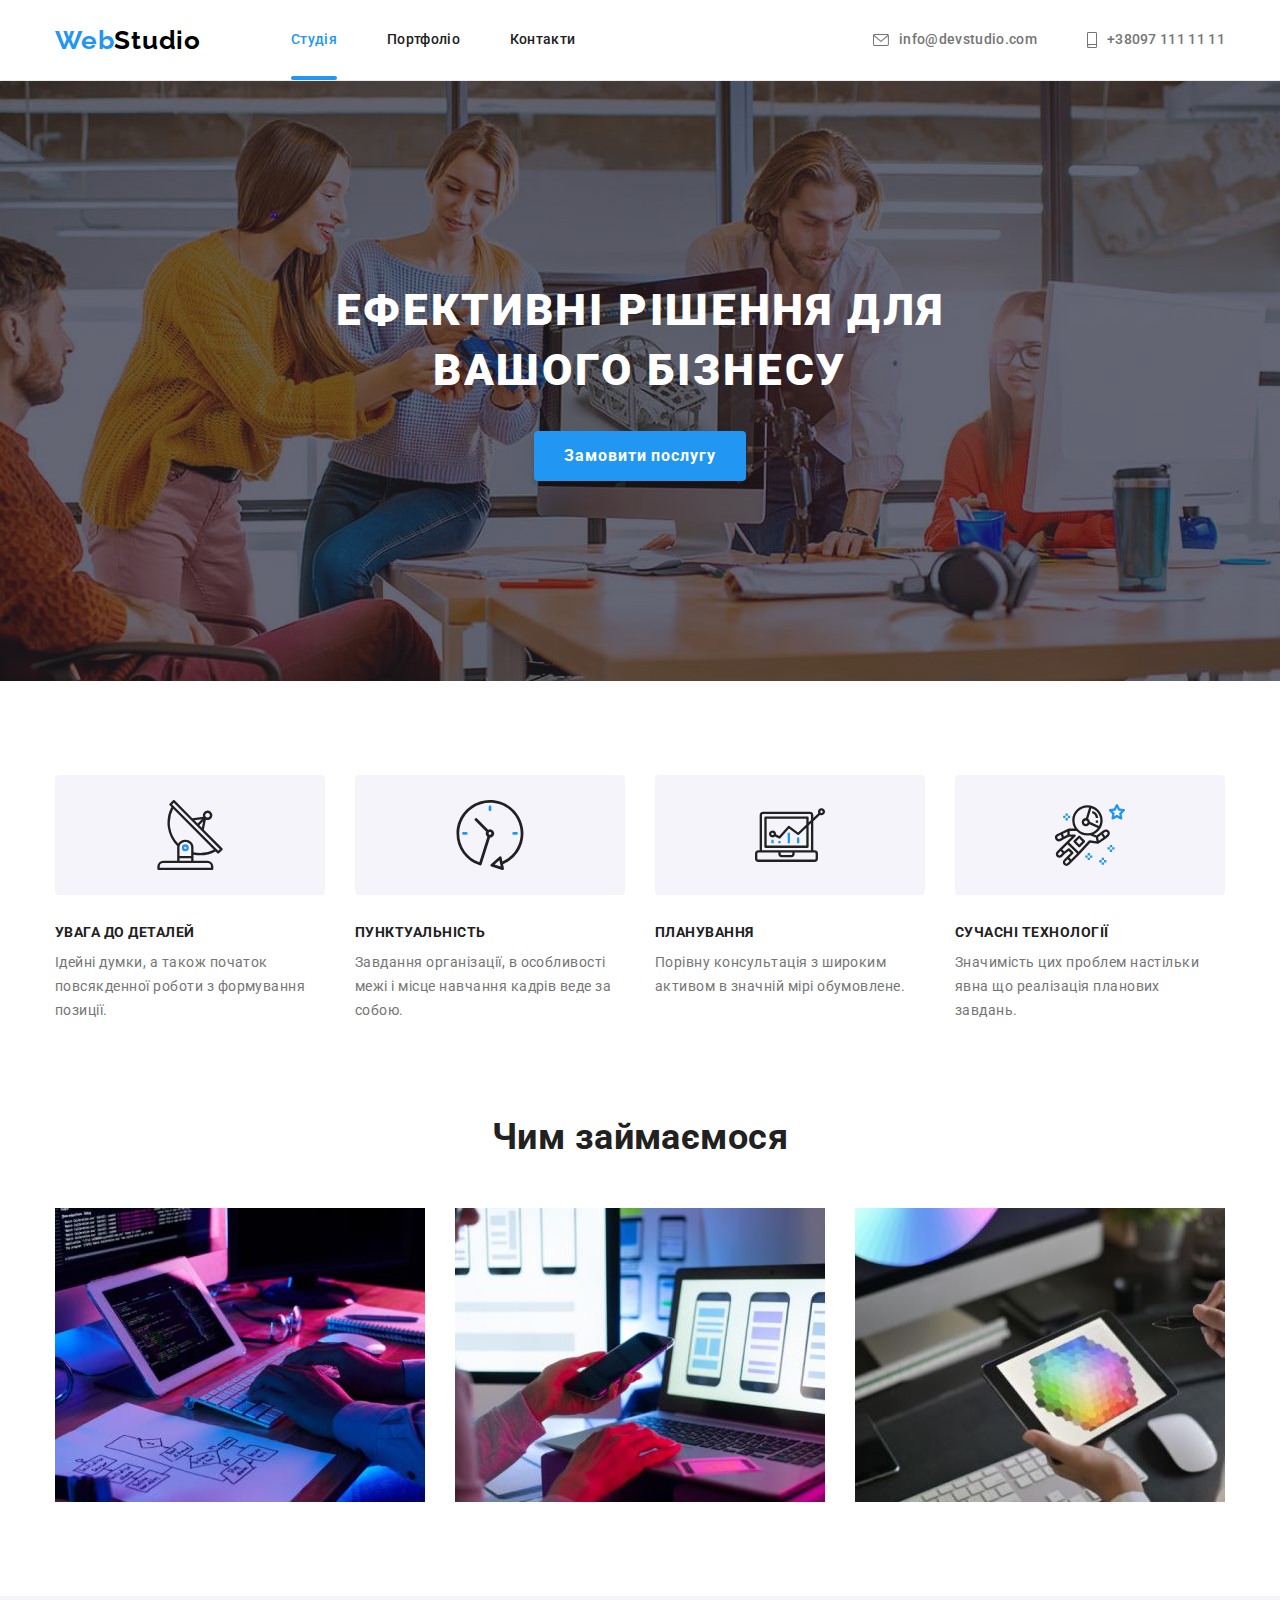
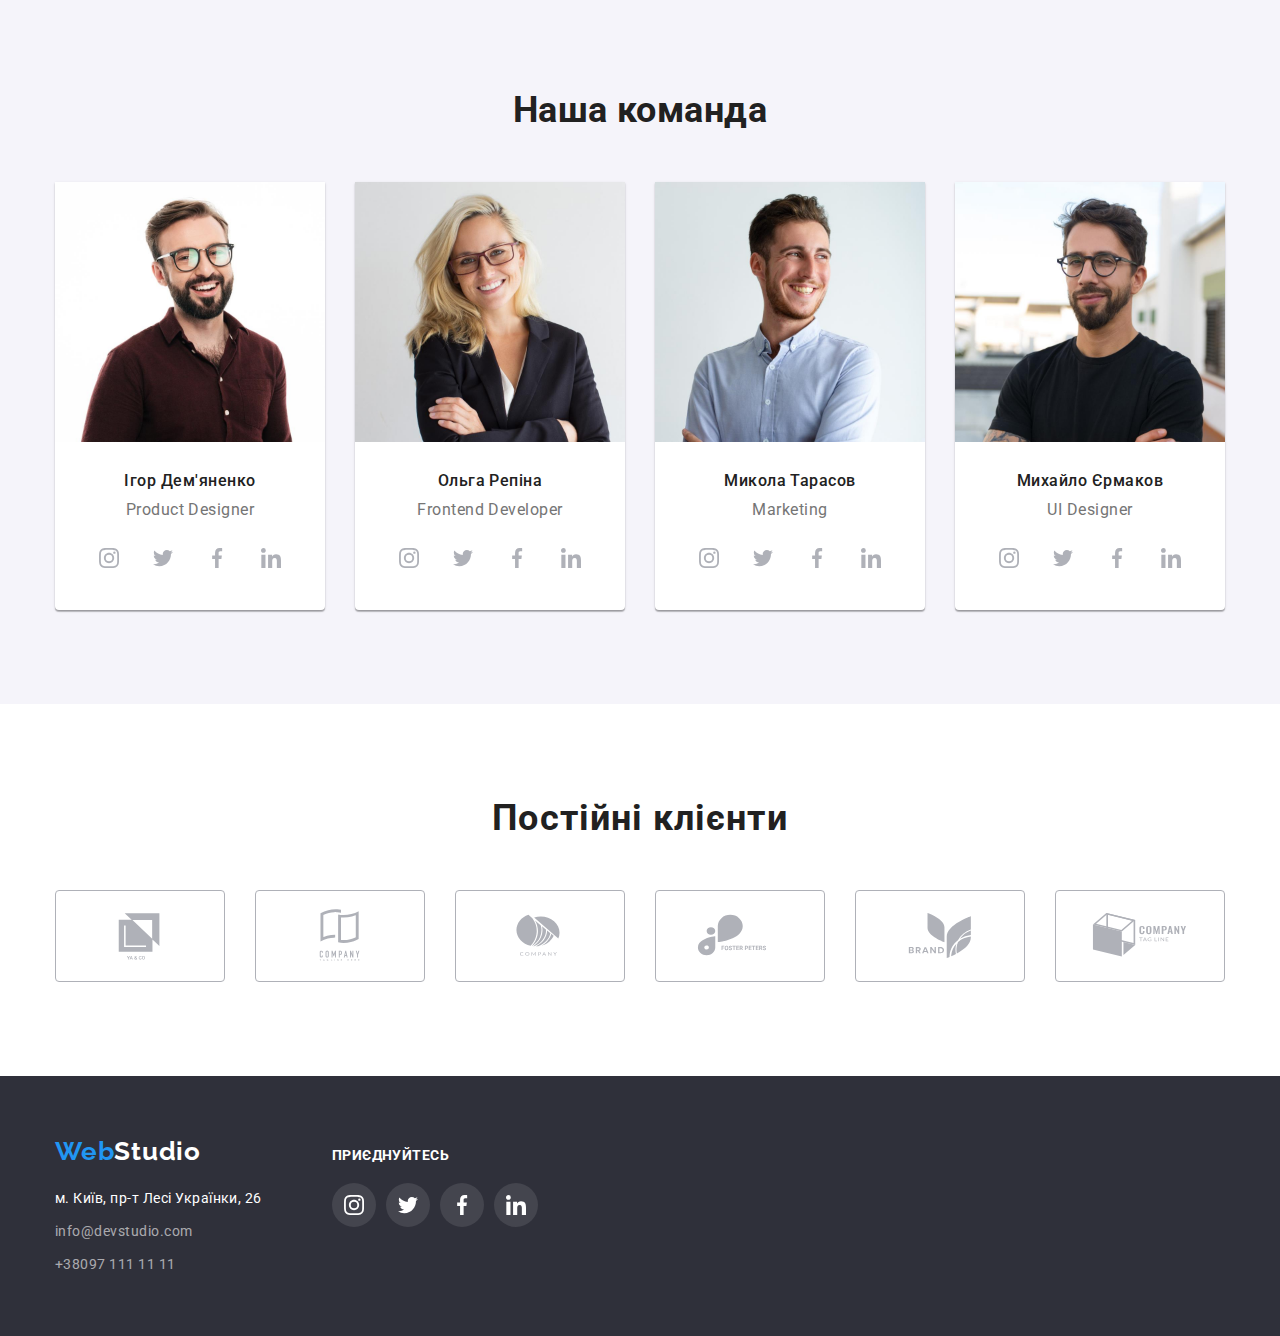
==== index.html @ ebbb1e2d "почав" ====
<!DOCTYPE html>
<html lang="ru">
<head>
    <meta charset="UTF-8">
    <meta http-equiv="X-UA-Compatible" content="IE=edge">
    <meta name="viewport" content="width=device-width, initial-scale=1.0">
    <title>Студія</title>
    <link rel="preconnect" href="https://fonts.googleapis.com">
    <link rel="preconnect" href="https://fonts.gstatic.com" crossorigin>
    <link href="https://fonts.googleapis.com/css2?family=Raleway:wght@700&family=Roboto:wght@400;500;700;900&display=swap"
        rel="stylesheet">
    <link rel="stylesheet" href="https://cdnjs.cloudflare.com/ajax/libs/modern-normalize/1.1.0/modern-normalize.min.css">
    <link rel="stylesheet" href="./css/styles.css">
</head>
<body class="body">
    
<!-- -===--- ГОЛОВА ---===- -->
    <header class="header">

        <div class="header-container container">

            <a href="./index.html" class="logo noline"><span class="logo-web">Web</span><span class="logo-studio">Studio</span></a>
            
            <nav class="navsite">
                <ul class="navsite-list list">
                    <li class="navsite-item"><a href="./index.html" class="link noline current">Студія</a></li>
                    <li class="navsite-item"><a href="./portfolio.html" class="link noline">Портфоліо</a></li>
                    <li class="navsite-item"><a href="/Контакти" class="link noline">Контакти</a></li>
                </ul>
            </nav>
                
            <ul class="contacts-list list">
                <li><a href="mailto:info@devstudio.com" class="contacts noline">
                    <svg class="contacts-icon" width="16" height="12">
                        <use href="./images/symbol-defs.svg#icon-envelope"></use>
                    </svg>info@devstudio.com</a>
                </li>
                <li><a href="tel:+380971111111" class="contacts noline">
                    <svg class="contacts-icon" width="10" height="16">
                        <use href="./images/symbol-defs.svg#icon-smartphone"></use>
                    </svg>+38097 111 11 11</a>
                </li>
            </ul>
        </div>
    </header>

    <!-- -===--- ТІЛО ---===- -->
    <main>

        <!-- --- ГЕРОЙ --- -->
        <section class="section hero hero-back">
            <div class="container">
                
                <h1 class="hero-title">Ефективні рішення для вашого бізнесу</h1>
                <button type="button" class="btn">Замовити послугу</button>
            </div>
        </section>

        <!-- --- ОСОБЛИВОСТІ --- -->
        <section class="section features">
            <div class="container">

                    <h2 class="features-title hidden">Особливості</h2>

                <ul class="features-list list">
                    <li class="features-list-item">
                        <div class="features-container-icon">
                            <svg class="features-list-icon" width="70" height="70">
                                <use href="./images/symbol-defs.svg#icon-antenna"></use>
                            </svg>
                        </div>

                        <h3 class="features-list-title">Увага до деталей</h3>
                        <p class="features-list-p">
                        Ідейні думки, а також початок повсякденної роботи з формування позиції.
                        </p>
                    </li>
                    <li class="features-list-item">
                        <div class="features-container-icon">
                            <svg class="features-list-icon" width="70" height="70">
                                <use href="./images/symbol-defs.svg#icon-clock"></use>
                            </svg>
                        </div>

                        <h3 class="features-list-title">Пунктуальність</h3>
                        <p class="features-list-p">
                        Завдання організації, в особливості межі і місце навчання кадрів веде за собою.
                        </p>
                    </li>
                    <li class="features-list-item">
                        <div class="features-container-icon">
                            <svg class="features-list-icon" width="70" height="70">
                                <use href="./images/symbol-defs.svg#icon-diagram"></use>
                            </svg>
                        </div>

                        <h3 class="features-list-title">Планування</h3>
                        <p class="features-list-p">
                        Порівну консультація з широким активом в значній мірі обумовлене.
                        </p>
                    </li>
                    <li class="features-list-item">
                        <div class="features-container-icon">
                            <svg class="features-list-icon" width="70" height="70">
                                <use href="./images/symbol-defs.svg#icon-astronaut"></use>
                            </svg>
                        </div>

                        <h3 class="features-list-title">Сучасні технології</h3>
                        <p class="features-list-p">
                        Значимість цих проблем настільки явна що реалізація планових завдань.
                        </p>
                    </li>
                </ul>
            </div>
        </section>

        <!-- --- ЧИМ ЗАЙМАЄМОСЯ ---  -->
        <section class="section ourworks">
            <div class="container">

                <h2 class="ourworks-title">Чим займаємося</h2>
                <ul class="ourworks-list list">
                    <li class="ourworks-list-item"><img src="./images/work1.jpg" alt="картинка1" width="370" class="ourworks-img"></li>
                    <li class="ourworks-list-item"><img src="./images/work2.jpg" alt="картинка2" width="370" class="ourworks-img"></li>
                    <li class="ourworks-list-item"><img src="./images/work3.jpg" alt="картинка3" width="370" class="ourworks-img"></li>
                </ul>
            </div>
        </section>

        <!-- --- НАША КОМАНДА --- -->
        <section class="section team">
            <div class="container">

                    <h2 class="team-title">Наша команда</h2>

                <ul class="team-list list">
                    <li class="team-list-item">
                        
                        <img src="./images/igor.jpg" alt="ігор" width="270" class="team-list-img">
                        <h3 class="team-card-title">Ігор Дем'яненко</h3>
                        <p class="team-card-text">Product Designer</p>
                        <ul class="team-soc-list list">
                            <li class="team-soc-item"><a href="" class="team-soc-link">
                                <svg class="team-soc-icon" width="20" height="20">
                                    <use href="./images/symbol-defs.svg#icon-instagram"></use>
                                </svg>
                            </a></li>
                            <li class="team-soc-item"><a href="" class="team-soc-link">
                                <svg class="team-soc-icon" width="20" height="20">
                                    <use href="./images/symbol-defs.svg#icon-twitter"></use>
                                </svg>
                            </a></li>
                            <li class="team-soc-item"><a href="" class="team-soc-link">
                                <svg class="team-soc-icon" width="20" height="20">
                                    <use href="./images/symbol-defs.svg#icon-facebook"></use>
                                </svg>
                            </a></li>
                            <li class="team-soc-item"><a href="" class="team-soc-link">
                                <svg class="team-soc-icon" width="20" height="20">
                                    <use href="./images/symbol-defs.svg#icon-linkedin"></use>
                                </svg>
                            </a></li>
                        </ul>
                    </li>
                    <li class="team-list-item">
                        
                        <img src="./images/olga.jpg" alt="ольга" width="270" class="team-list-img">
                        <h3 class="team-card-title">Ольга Репіна</h3>
                        <p class="team-card-text">Frontend Developer</p>
                        <ul class="team-soc-list list">
                            <li class="team-soc-item"><a href="" class="team-soc-link">
                                <svg class="team-soc-icon" width="20" height="20">
                                    <use href="./images/symbol-defs.svg#icon-instagram"></use>
                                </svg>
                            </a></li>
                            <li class="team-soc-item"><a href="" class="team-soc-link">
                                <svg class="team-soc-icon" width="20" height="20">
                                    <use href="./images/symbol-defs.svg#icon-twitter"></use>
                                </svg>
                            </a></li>
                            <li class="team-soc-item"><a href="" class="team-soc-link">
                                <svg class="team-soc-icon" width="20" height="20">
                                    <use href="./images/symbol-defs.svg#icon-facebook"></use>
                                </svg>
                            </a></li>
                            <li class="team-soc-item"><a href="" class="team-soc-link">
                                <svg class="team-soc-icon" width="20" height="20">
                                    <use href="./images/symbol-defs.svg#icon-linkedin"></use>
                                </svg>
                            </a></li>
                        </ul>
                    </li>
                    <li class="team-list-item">
                        
                        <img src="./images/nik.jpg" alt="микола" width="270" class="team-list-img">
                        <h3 class="team-card-title">Микола Тарасов</h3>
                        <p class="team-card-text">Marketing</p>
                        <ul class="team-soc-list list">
                            <li class="team-soc-item"><a href="" class="team-soc-link">
                                <svg class="team-soc-icon" width="20" height="20">
                                    <use href="./images/symbol-defs.svg#icon-instagram"></use>
                                </svg>
                            </a></li>
                            <li class="team-soc-item"><a href="" class="team-soc-link">
                                <svg class="team-soc-icon" width="20" height="20">
                                    <use href="./images/symbol-defs.svg#icon-twitter"></use>
                                </svg>
                            </a></li>
                            <li class="team-soc-item"><a href="" class="team-soc-link">
                                <svg class="team-soc-icon" width="20" height="20">
                                    <use href="./images/symbol-defs.svg#icon-facebook"></use>
                                </svg>
                            </a></li>
                            <li class="team-soc-item"><a href="" class="team-soc-link">
                                <svg class="team-soc-icon" width="20" height="20">
                                    <use href="./images/symbol-defs.svg#icon-linkedin"></use>
                                </svg>
                            </a></li>
                        </ul>
                    </li>
                    <li class="team-list-item">
                        
                        <img src="./images/mih.jpg" alt="михайло" width="270" class="team-list-img">
                        <h4 class="team-card-title">Михайло Єрмаков</h4>
                        <p class="team-card-text">UI Designer</p>
                        <ul class="team-soc-list list">
                            <li class="team-soc-item"><a href="" class="team-soc-link">
                                <svg class="team-soc-icon" width="20" height="20">
                                    <use href="./images/symbol-defs.svg#icon-instagram"></use>
                                </svg>
                            </a></li>
                            <li class="team-soc-item"><a href="" class="team-soc-link">
                                <svg class="team-soc-icon" width="20" height="20">
                                    <use href="./images/symbol-defs.svg#icon-twitter"></use>
                                </svg>
                            </a></li>
                            <li class="team-soc-item"><a href="" class="team-soc-link">
                                <svg class="team-soc-icon" width="20" height="20">
                                    <use href="./images/symbol-defs.svg#icon-facebook"></use>
                                </svg>
                            </a></li>
                            <li class="team-soc-item"><a href="" class="team-soc-link">
                                <svg class="team-soc-icon" width="20" height="20">
                                    <use href="./images/symbol-defs.svg#icon-linkedin"></use>
                                </svg>
                            </a></li>
                        </ul>
                    </li>
                </ul>

            </div>
        </section>

        <!-- --- ПОСТІЙНІ КЛІЄНТИ --- -->
        <section class="section clients">

            <div class="container">
                
                <h2 class="clients-title">Постійні клієнти</h2>

                <ul class="clients-list list">
                    <li class="clients-list-item"><a href="" class="clients-list-link">
                        <svg class="clients-list-icon" width="106" height="60">
                            <use href="./images/symbol-defs.svg#icon-client-one"></use>
                        </svg>
                    </a></li>
                    <li class="clients-list-item"><a href="" class="clients-list-link">
                        <svg class="clients-list-icon" width="106" height="60">
                            <use href="./images/symbol-defs.svg#icon-client-two"></use>
                        </svg>
                    </a></li>
                    <li class="clients-list-item"><a href="" class="clients-list-link">
                        <svg class="clients-list-icon" width="106" height="60">
                            <use href="./images/symbol-defs.svg#icon-client-three"></use>
                        </svg>
                    </a></li>
                    <li class="clients-list-item"><a href="" class="clients-list-link">
                        <svg class="clients-list-icon" width="106" height="60">
                            <use href="./images/symbol-defs.svg#icon-client-four"></use>
                        </svg>
                    </a></li>
                    <li class="clients-list-item"><a href="" class="clients-list-link">
                        <svg class="clients-list-icon" width="106" height="60">
                            <use href="./images/symbol-defs.svg#icon-client-five"></use>
                        </svg>
                    </a></li>
                    <li class="clients-list-item"><a href="" class="clients-list-link">
                        <svg class="clients-list-icon" width="106" height="60">
                            <use href="./images/symbol-defs.svg#icon-client-six"></use>
                        </svg>
                    </a></li>
                </ul>
            </div>
        </section>

    </main>
        <!-- -===--- НОГИ ---===- -->
    <footer class="footer">
        <div class="container">

            <div class="footer-container-contacts">

                <a href="./index.html" class="logo noline"><span class="logo-web">Web</span><span>Studio</span></a>

                <address class="address">
                    
                    <p>м. Київ, пр-т Лесі Українки, 26</p>
                
                    <ul class="address-list list">
                        <li><a href="mailto:info@devstudio.com" class="contacts-down noline">info@devstudio.com</a></li>
                        <li><a href="tel:+380971111111" class="contacts-down noline">+38097 111 11 11</a></li>
                    </ul>
                </address>
            </div>

            <div class="footer-container-soc">

                <h3 class="footer-soc-title">Приєднуйтесь</h3>
    
                <ul class="footer-soc-list list">
                    <li class="footer-soc-item"><a href="" class="footer-soc-link">
                        <svg class="footer-soc-icon" width="20" height="20">
                            <use href="./images/symbol-defs.svg#icon-instagram"></use>
                        </svg></a>
                    </li>
                    <li class="footer-soc-item"><a href="" class="footer-soc-link">
                        <svg class="footer-soc-icon" width="20" height="20">
                            <use href="./images/symbol-defs.svg#icon-twitter"></use>
                        </svg></a>
                    </li>
                    <li class="footer-soc-item"><a href="" class="footer-soc-link">
                        <svg class="footer-soc-icon" width="20" height="20">
                            <use href="./images/symbol-defs.svg#icon-facebook"></use>
                        </svg></a>
                    </li>
                    <li class="footer-soc-item"><a href="" class="footer-soc-link">
                        <svg class="footer-soc-icon" width="20" height="20">
                            <use href="./images/symbol-defs.svg#icon-linkedin"></use>
                        </svg></a>
                    </li>
                </ul>
            </div>            
        </div>
    </footer>
    
</body>
</html>
---- css/styles.css ----
:root {
    
    --accent-color: #2196f3;
    --main-text-color: #757575;
    --main-sections-color: #ffffff;
    --main-icons-color: #AFB1B8;
    --title-text-color: #212121;
    --foothero-back-color: #2F303A;
    --background-main-color: #e5e5e5;
    --back-teamsection-color: #F5F4FA;
    --button-hero-back-color: #188CE8;
    
 }
 
 /* ============================== ЗАГАЛЬНІ ============================== */

body {

    font-family: "roboto", sans-serif;
    letter-spacing: 0.03em;

    background-color: var(--background-main-color);
}

    .list {
        padding: 0;
        margin: 0;
        list-style: none;
        }
    .noline {text-decoration: none;}

    ul, ol {margin: 0; padding: 0;}
    p, h1, h2, h3, h4, h5, h6 {margin: 0;}    

        .hidden {
            position: absolute;
            width: 1px;
            height: 1px;
            margin: -1px;
            border: 0;
            padding: 0;
            white-space: nowrap;
            clip-path: inset(100%);
            clip: rect(0 0 0 0);
            overflow: hidden;
            }

        .container {
            width: 1200px;
            margin-left: auto;
            margin-right: auto;
            padding-left: 15px;
            padding-right: 15px;

            /* outline: 2px solid red; */
        }
        .section {
            padding-top: 94px;
            padding-bottom: 94px;
        }
 img {
    display: block;
    max-width: 100%;
    height: auto;  
}
 /* ============================== ГОЛОВА ============================== */
    .header {
        letter-spacing: 0.02em;

        background-color: #FFFFFF;
        border-bottom: 1px solid #ECECEC;
    }
    .header-container {
        display: flex;
        align-items: center;
    }

/* ---------- логотип ---------- */
    .logo {
        font-family: "raleway", sans-serif;
        font-weight: 700;
        font-size: 26px;
        line-height: 1.19;
        letter-spacing: 0.03em;
    
        color: #ffffff;
        }
    
        .logo-web { color: var(--accent-color);       }
        .logo-studio {   color: #000000;        }
    
        .logo:hover,
        .logo:focus { color: var(--accent-color);   }
    
        .logo-studio:hover,
        .logo-studio:focus {color: var(--accent-color); }


/* ---------- навігація сайту ---------- */
.navsite {margin-left: 90px;}
    .navsite-list {
        display: flex;
        column-gap: 50px;
    }
    .navsite-item {
        position: relative;
    }

    .link {
        display: block;
        padding-top: 32px;
        padding-bottom: 32px;

        font-weight: 500;
        font-size: 14px;
        line-height: 1.14;

        color: var(--title-text-color);
        }
            .link:hover,
            .link:focus {color: var(--accent-color);}
            .link.current {color: var(--accent-color);}

            .link.current::after {
                content: "";
                position: absolute;
                top: 100%;
                left: 0;
                transform: translate(0, -100%);

                width: 100%;
                height: 4px;
                
                background-color: var(--accent-color);
                border-radius: 2px;
            }
    
    .contacts-list {
        display: flex;
        margin-left: auto;
        column-gap: 50px;
    }
    .contacts {
        font-weight: 500;
        font-size: 14px;
        line-height: 1.14;

        color: var(--main-text-color);
        display: flex;
        align-items: center;
    }
    .contacts-icon {
        margin-right: 10px;
        fill: currentColor;
    }
        
        .contacts:hover, 
        .contacts:focus {
        color: var(--accent-color);
        }
/* ============================== МЕЙН ============================== */
/* ------------------------------ ГЕРОЙ ------------------------------ */
    .hero {
        text-align: center;
        color: #FFFFFF;
        background-color: var(--foothero-back-color);

        padding-top: 200px;
        padding-bottom: 200px;
        margin-right: auto;
        margin-left: auto;
        height: 600px;
        /* max-width: 1600px; */

        background-repeat: no-repeat;
        background-position: center;
        background-size: cover;
        }
    .hero-back { background-image: linear-gradient(to right, rgba(47, 48, 58, 0.4), rgba(47, 48, 58, 0.4)),
            url(../images/hero-fon.jpg);
    }

        .hero-title {
            width: 696px;
            margin-left: auto;
            margin-right: auto;

            margin-bottom: 30px;
     
            font-weight: 900;
            font-size: 44px;
            line-height: 1.36;
            text-transform: uppercase;

            letter-spacing: 0.06em;

/*             
            background-color: tomato; */
            }

        .btn {
            display: inline-block;
            cursor: pointer;
            padding: 10px 30px;
            margin-right: auto;
            margin-right: auto;

            font-family: 'Roboto';
            font-weight: 700;
            font-size: 16px;
            line-height: 1.87;

            text-align: center;
            letter-spacing: 0.06em;

            background-color: var(--accent-color);
            color: #ffffff;
            box-shadow: 0px 4px 4px rgba(0, 0, 0, 0.15);
            border-radius: 4px;
            border: 0;
            }
            .btn:hover, .btn:focus {
            box-shadow: 0px 4px 4px rgba(0, 0, 0, 0.15);
            border-radius: 4px;
            background-color: var(--button-hero-back-color);
            }

/* ------------------------------ особливості ------------------------------ */
    .features {
        background-color: var(--main-sections-color);
    }

        .features-list {
            display: flex;
            flex-wrap: wrap;
            gap: 30px;
        }
        .features-list-item {width: calc((100% - 90px) / 4);}

        .features-container-icon {
            display: flex;
            justify-content: center;
            align-items: center;

            width: 270px;
            height: 120px;
            margin-bottom: 30px;
            border-radius: 4px;

            background-color: var(--back-teamsection-color);
        }
        .features-list-icon {}
        .features-list-title {
            margin-bottom: 10px;
            
            font-weight: 700;
            font-size: 14px;
            line-height: 1.14;
            text-transform: uppercase;

            color: var(--title-text-color);
            }
        .features-list-p {

            font-weight: 400;
            font-size: 14px;
            line-height: 1.71;

            color: var(--main-text-color);
            }

/* ------------------------------ чим займаємося ------------------------------ */
.ourworks {
    padding-top: 0;
    background-color: var(--main-sections-color);
    }

    .ourworks-title {
        margin-bottom: 50px;
        
        font-weight: 700;
        font-size: 36px;
        line-height: 1.16;
        text-align: center;

        color: var(--title-text-color);
    }
    .ourworks-list {
        display: flex;
        gap: 30px;
    }

    .ourworks-img {display: block;}
/* ----------------------------- наша команда ------------------------------ */
.team {
    background-color: var(--back-teamsection-color);
}
    .team-title {
        margin-bottom: 50px;

        font-weight: 700;
        font-size: 36px;
        line-height: 1.16;
        text-align: center;

        color: var(--title-text-color);
    }

    .team-list {
        display: flex;
        gap: 30px;
        
    }

    .team-list-item {
        padding-bottom: 30px;
        width: calc((100% - 90px) / 4);
        

        box-shadow: 0px 1px 3px rgba(0, 0, 0, 0.12), 0px 1px 1px rgba(0, 0, 0, 0.14), 0px 2px 1px rgba(0, 0, 0, 0.2);
        border-radius: 0px 0px 4px 4px;
        background-color: var(--main-sections-color)
    }

        .team-list-img {margin-bottom: 30px;}

        .team-card-title {
            margin-bottom: 10px;
            
            font-weight: 500;
            font-size: 16px;
            line-height: 1.18;
            text-align: center;

            color: var(--title-text-color);
        }
        .team-card-text {
            margin-bottom: 16px;

            font-weight: 400;
            font-size: 16px;
            line-height: 1.18;
            text-align: center;

            color: var(--main-text-color);
        }
            .team-soc-list {
                display: flex;
                justify-content: center;
                gap: 10px;
            }
            .team-soc-item {}
            .team-soc-link {
                width: 44px;
                height: 44px;
                border-radius: 50%;

                display: flex;
                align-items: center;
                justify-content: center;

                color: var(--main-icons-color);
            }
            .team-soc-icon {fill: currentColor;}
            .team-soc-link:hover, .team-soc-link:focus {
                background-color: var(--accent-color);
                color: #FFFFFF;
            }
/* ------------------------------ Постійні Клієнти ------------------------------ */
.clients {background-color: var(--main-sections-color);}

    .clients-title {
        margin-bottom: 50px;

        font-weight: 700;
        font-size: 36px;
        line-height: 1.16;
        text-align: center;
        letter-spacing: 0.03em;
        
        color: var(--title-text-color);
    }

    .clients-list {
        display: flex;
        justify-content: center;
        gap: 30px;
        
    }
        .clients-list-item {}
        .clients-list-link {
            display: flex;
            justify-content: center;
            align-items: center;

            width: calc((1170px - 150px) / 6);
            height: 92px;
            border: 1px solid var(--main-icons-color);
            border-radius: 4px;

            color: var(--main-icons-color);
        }
            .clients-list-icon {fill: currentColor;}
        .clients-list-link:hover, .clients-list-link:focus {
            border-color: var(--accent-color);
            color: var(--accent-color);
        }




/* ============================== НОГИ ========================= */
.footer {
    padding-top: 60px;
    padding-bottom: 60px;

    background-color: var(--foothero-back-color);
}
.footer .container {
    display: flex;
    align-items: baseline;

}

    .address {
        margin-top: 20px;

        font-style: normal;
        font-weight: 400;
        font-size: 14px;
        line-height: 1.71;
        
        color: #ffffff;
    }
    .address li {margin-top: 9px;}

        .contacts-down {

        color: rgb(255,255,255,60%);}
        .contacts-down:hover, .contacts-down:focus {color: var(--accent-color);}
    
    .footer-container-soc {margin-left: 70px;}
    .footer-soc-title {
        margin-bottom: 20px;

        font-weight: 700;
        font-size: 14px;
        line-height: 1.143;
        letter-spacing: 0.03em;
        text-transform: uppercase;

        color: #FFFFFF;
    }

    .footer-soc-list {
        display: flex;
        justify-content: center;
        gap: 10px;
    }
    .footer-soc-item {}
    .footer-soc-link {
        width: 44px;
        height: 44px;
        border-radius: 50%;

        display: flex;
        justify-content: center;
        align-items: center;
        
        color: #FFFFFF;
        background-color: rgb(255,255,255,10%);
    }
    .footer-soc-icon {fill: currentColor;}
        .footer-soc-link:hover, .footer-soc-link:focus {background-color: var(--accent-color);}

/* ============================================================= */
/* ========================= ПОРТФОЛІО ========================= */
.main {
    padding-top: 94px;
    padding-bottom: 94px;

    background-color: var(--main-sections-color);
}

/* --------- кнопки --------- */
.btn-list {
    display: flex;
    justify-content: center;
    gap: 8px;
    margin-bottom: 50px;
}

    .btn-port {
        cursor: pointer;
        padding: 6px 22px;

        font-family: 'Roboto';
        font-weight: 500;
        font-size: 16px;
        line-height: 1.62;
        
        text-align: center;
        letter-spacing: 0.03em;

        background-color: #F5F4FA;
        color: var(--title-text-color);

        border: 0;
        border-radius: 4px;
  }

    .btn-port:hover,
    .btn-port:focus {
        background-color: var(--accent-color);
        color: #ffffff;
        box-shadow: 0px 3px 1px rgba(0, 0, 0, 0.1), 0px 1px 2px rgba(0, 0, 0, 0.08), 0px 2px 2px rgba(0, 0, 0, 0.12);
  }
/* ------------ вибірка ------------ */
.select-list {
    display: flex;
    flex-wrap: wrap;
    gap: 30px;
}
    .select-list-item {
        width: calc((100% - 60px) / 3);

        background-color: var(--main-sections-color);
        border: 1px solid #EEEEEE;
    }
    .select-list-item:hover, .select-list-item:focus {
        box-shadow: 0px 1px 1px rgba(0, 0, 0, 0.12), 0px 4px 4px rgba(0, 0, 0, 0.06), 1px 4px 6px rgba(0, 0, 0, 0.16);
    }
        .port-card-div {
            padding: 20px 24px;
        }
        .port-list-title {
            
            font-weight: 700;
            font-size: 18px;
            line-height: 2;
            letter-spacing: 0.06em;

            color: var(--title-text-color);
        }
        .port-list-p {
            margin-top: 4px;

            font-weight: 400;
            font-size: 16px;
            line-height: 1.87;
            letter-spacing: 0.03em;

            color: var(--main-text-color);
        }
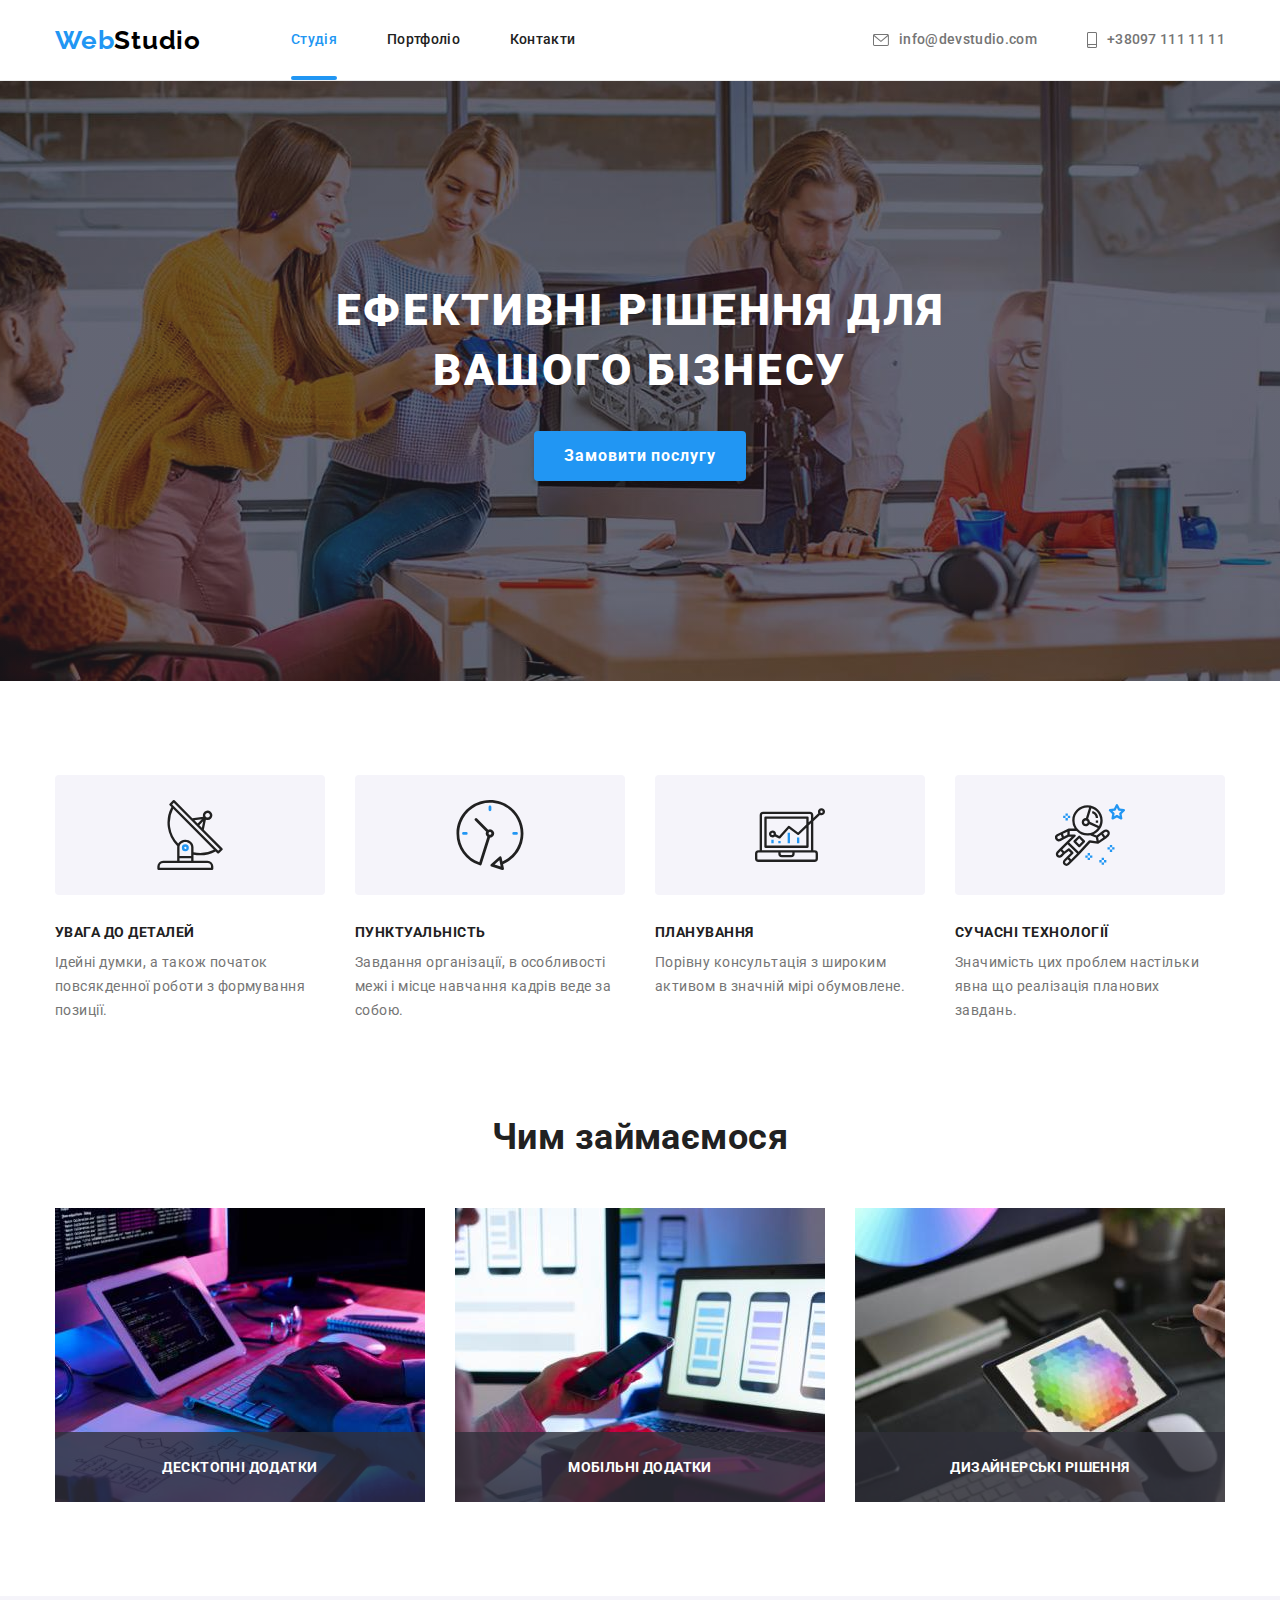
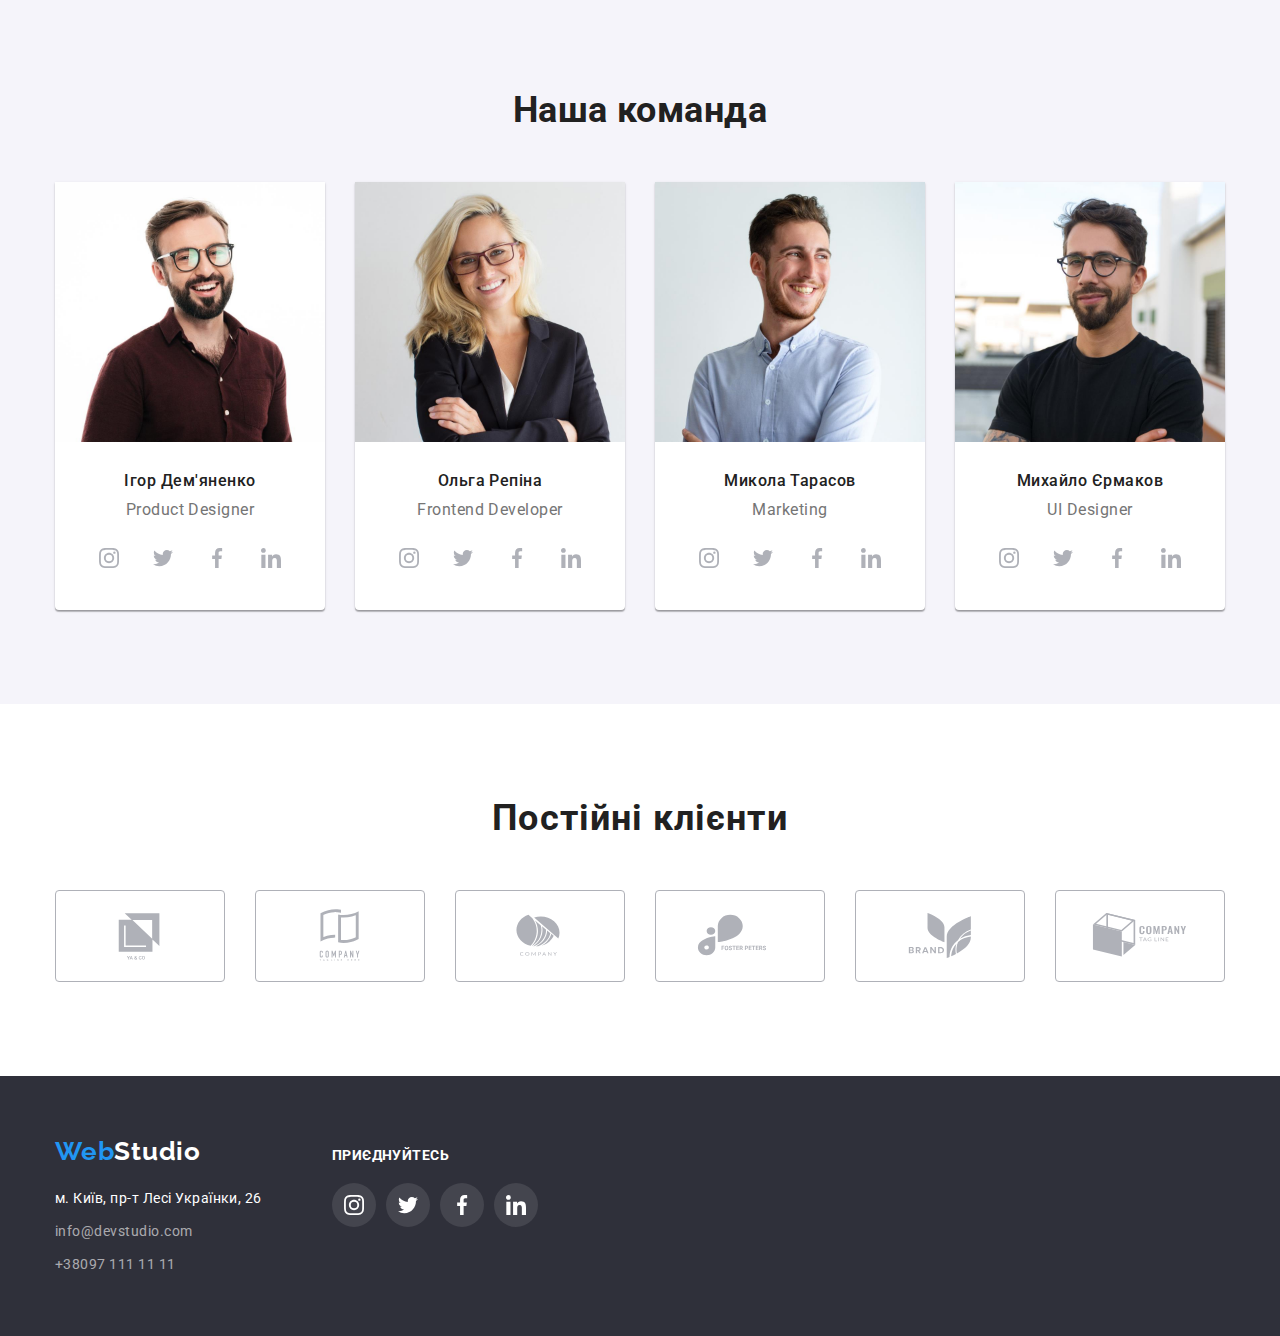
==== commit a4f23b22: "здаю!" ====
--- a/index.html
+++ b/index.html
@@ -52,7 +52,7 @@
             <div class="container">
                 
                 <h1 class="hero-title">Ефективні рішення для вашого бізнесу</h1>
-                <button type="button" class="btn">Замовити послугу</button>
+                <button type="button" data-modal-open class="btn">Замовити послугу</button>
             </div>
         </section>
 
@@ -121,9 +121,15 @@
 
                 <h2 class="ourworks-title">Чим займаємося</h2>
                 <ul class="ourworks-list list">
-                    <li class="ourworks-list-item"><img src="./images/work1.jpg" alt="картинка1" width="370" class="ourworks-img"></li>
-                    <li class="ourworks-list-item"><img src="./images/work2.jpg" alt="картинка2" width="370" class="ourworks-img"></li>
-                    <li class="ourworks-list-item"><img src="./images/work3.jpg" alt="картинка3" width="370" class="ourworks-img"></li>
+                    <li class="ourworks-list-item"><img src="./images/work1.jpg" alt="картинка1" width="370" class="ourworks-img">
+                        <p class="ourworks-list-text">десктопні додатки</p>
+                    </li>
+                    <li class="ourworks-list-item"><img src="./images/work2.jpg" alt="картинка2" width="370" class="ourworks-img">
+                        <p class="ourworks-list-text">мобільні додатки</p>
+                    </li>
+                    <li class="ourworks-list-item"><img src="./images/work3.jpg" alt="картинка3" width="370" class="ourworks-img">
+                        <p class="ourworks-list-text">дизайнерські рішення</p>
+                    </li>
                 </ul>
             </div>
         </section>
@@ -343,6 +349,18 @@
             </div>            
         </div>
     </footer>
+
+    <div data-modal class="backdrop is-hidden">
+        <div class="modal">
+            <button type="button" data-modal-close class="modal-btn-close">
+                <svg class="modal-close-icon" width="18" height="18">
+                    <use href="./images/symbol-defs.svg#icon-close-black"></use>
+                </svg>
+            </button>
+        </div>
+    </div>
+
+    <script src="./js/modal.js"></script>
     
 </body>
 </html>
--- a/css/styles.css
+++ b/css/styles.css
@@ -1,4 +1,6 @@
  :root {
+    --timing-function: cubic-bezier(0.4, 0, 0.2, 1);
+    --duration: 250ms;
     
     --accent-color: #2196f3;
     --main-text-color: #757575;
@@ -84,10 +86,16 @@
         letter-spacing: 0.03em;
     
         color: #ffffff;
+
+        transition: color var(--duration) var(--timing-function);
         }
     
         .logo-web { color: var(--accent-color);       }
-        .logo-studio {   color: #000000;        }
+        .logo-studio {           
+            color: #000000;
+
+        transition: color var(--duration) var(--timing-function);
+        }
     
         .logo:hover,
         .logo:focus { color: var(--accent-color);   }
@@ -116,6 +124,8 @@
         line-height: 1.14;
 
         color: var(--title-text-color);
+
+        transition: color var(--duration) var(--timing-function);
         }
             .link:hover,
             .link:focus {color: var(--accent-color);}
@@ -124,9 +134,8 @@
             .link.current::after {
                 content: "";
                 position: absolute;
-                top: 100%;
+                bottom: 0;
                 left: 0;
-                transform: translate(0, -100%);
 
                 width: 100%;
                 height: 4px;
@@ -141,13 +150,16 @@
         column-gap: 50px;
     }
     .contacts {
+        display: flex;
+        align-items: center;
+
         font-weight: 500;
         font-size: 14px;
         line-height: 1.14;
 
         color: var(--main-text-color);
-        display: flex;
-        align-items: center;
+
+        transition: color var(--duration) var(--timing-function);
     }
     .contacts-icon {
         margin-right: 10px;
@@ -193,9 +205,6 @@
             text-transform: uppercase;
 
             letter-spacing: 0.06em;
-
-/*             
-            background-color: tomato; */
             }
 
         .btn {
@@ -218,10 +227,12 @@
             box-shadow: 0px 4px 4px rgba(0, 0, 0, 0.15);
             border-radius: 4px;
             border: 0;
+            
+            transition: background-color var(--duration) var(--timing-function), 
+                box-shadow var(--duration) var(--timing-function);
             }
             .btn:hover, .btn:focus {
             box-shadow: 0px 4px 4px rgba(0, 0, 0, 0.15);
-            border-radius: 4px;
             background-color: var(--button-hero-back-color);
             }
 
@@ -290,7 +301,33 @@
         gap: 30px;
     }
 
-    .ourworks-img {display: block;}
+        .ourworks-img {display: block;}
+        .ourworks-list-item {position: relative;}
+        .ourworks-list-text {
+            position: absolute;
+            left: 0;
+            bottom: 0;
+
+            width: 100%;
+            height: 70px;
+            padding-top: 27px;
+            padding-bottom: 27px;
+
+            font-weight: 700;
+            font-size: 14px;
+            line-height: 1.143;
+            text-align: center;
+            letter-spacing: 0.03em;
+            text-transform: uppercase;
+
+            color: #FFFFFF;
+            background-color: rgba(47, 48, 58, 0.8);
+            
+            /* opacity: 0;
+
+            transition: opacity var(--duration) var(--timing-function); */
+        }
+            /* .ourworks-list-item:hover p {opacity: 1;} */
 /* ----------------------------- наша команда ------------------------------ */
 .team {
     background-color: var(--back-teamsection-color);
@@ -360,6 +397,9 @@
                 justify-content: center;
 
                 color: var(--main-icons-color);
+
+                transition: background-color var(--duration) var(--timing-function), 
+                    color var(--duration) var(--timing-function);
             }
             .team-soc-icon {fill: currentColor;}
             .team-soc-link:hover, .team-soc-link:focus {
@@ -399,6 +439,9 @@
             border-radius: 4px;
 
             color: var(--main-icons-color);
+
+            transition: border-color var(--duration) var(--timing-function), 
+                color var(--duration) var(--timing-function);
         }
             .clients-list-icon {fill: currentColor;}
         .clients-list-link:hover, .clients-list-link:focus {
@@ -436,7 +479,10 @@
 
         .contacts-down {
 
-        color: rgb(255,255,255,60%);}
+        color: rgb(255,255,255,60%);
+        
+        transition: color var(--duration) var(--timing-function);
+        }
         .contacts-down:hover, .contacts-down:focus {color: var(--accent-color);}
     
     .footer-container-soc {margin-left: 70px;}
@@ -469,6 +515,8 @@
         
         color: #FFFFFF;
         background-color: rgb(255,255,255,10%);
+
+        transition: background-color var(--duration) var(--timing-function);
     }
     .footer-soc-icon {fill: currentColor;}
         .footer-soc-link:hover, .footer-soc-link:focus {background-color: var(--accent-color);}
@@ -507,14 +555,18 @@
 
         border: 0;
         border-radius: 4px;
-  }
+
+        transition: background-color var(--duration) var(--timing-function), 
+            color var(--duration) var(--timing-function), 
+            box-shadow var(--duration) var(--timing-function);
+    }
 
     .btn-port:hover,
     .btn-port:focus {
         background-color: var(--accent-color);
         color: #ffffff;
         box-shadow: 0px 3px 1px rgba(0, 0, 0, 0.1), 0px 1px 2px rgba(0, 0, 0, 0.08), 0px 2px 2px rgba(0, 0, 0, 0.12);
-  }
+    }
 /* ------------ вибірка ------------ */
 .select-list {
     display: flex;
@@ -526,14 +578,42 @@
 
         background-color: var(--main-sections-color);
         border: 1px solid #EEEEEE;
+
+        transition: box-shadow var(--duration) var(--timing-function);
     }
     .select-list-item:hover, .select-list-item:focus {
         box-shadow: 0px 1px 1px rgba(0, 0, 0, 0.12), 0px 4px 4px rgba(0, 0, 0, 0.06), 1px 4px 6px rgba(0, 0, 0, 0.16);
     }
-        .port-card-div {
+
+        .card-top-container {
+            position: relative;
+
+            overflow: hidden;
+        }
+        .card-top-text {
+            position: absolute;
+            width: 100%;
+            height: 100%;
+
+            padding: 63px 24px;
+
+            font-weight: 400;
+            font-size: 18px;
+            line-height: 1.555;
+            letter-spacing: 0.03em;
+
+            color: #FFFFFF;
+            background: rgba(33, 150, 243, 0.9);
+
+            transition: transform var(--duration) var(--timing-function);
+        }
+        .select-list-link:hover .card-top-text,
+         .select-list-link:focus .card-top-text {transform: translateY(-100%);}
+
+        .card-bottom-container {
             padding: 20px 24px;
         }
-        .port-list-title {
+        .card-bottom-title {
             
             font-weight: 700;
             font-size: 18px;
@@ -542,7 +622,7 @@
 
             color: var(--title-text-color);
         }
-        .port-list-p {
+        .card-bottom-text {
             margin-top: 4px;
 
             font-weight: 400;
@@ -551,4 +631,55 @@
             letter-spacing: 0.03em;
 
             color: var(--main-text-color);
+        }
+
+/* ===================== МОДАЛКА =================== */
+.backdrop {
+    position: fixed;
+    top: 0;
+
+    width: 100vw;
+    height: 100vh;
+
+    background-color: rgba(0, 0, 0, 0.2);
+
+    transition: opacity var(--duration) var(--timing-function) 250ms, 
+        visibility var(--duration) var(--timing-function) 250ms;
+}
+    .modal {
+        position: absolute;
+        top: 50%;
+        left: 50%;
+        transform: translate(-50%, -50%);
+
+        width: 528px;
+        min-height: 581px;
+        background-color: #FFFFFF;
+        box-shadow: 0px 1px 3px rgba(0, 0, 0, 0.12), 0px 1px 1px rgba(0, 0, 0, 0.14), 0px 2px 1px rgba(0, 0, 0, 0.2);
+        border-radius: 4px;
+
+        transition: transform var(--duration) var(--timing-function);
+    }
+    .backdrop.is-hidden .modal {
+        transform:translate(-50%, -50%) rotateX(90deg);
+    }
+        .modal-btn-close {
+            position: absolute;
+            top: 8px;
+            right: 8px;
+
+            display: flex;
+            align-items: center;
+            justify-content: center;
+            width: 30px;
+            height: 30px;
+
+            background: #FFFFFF;
+            border: 1px solid rgba(0, 0, 0, 0.1);
+            border-radius: 50%;
+        }
+        .is-hidden {
+            opacity: 0;
+            visibility: hidden;
+            pointer-events: none;
         }